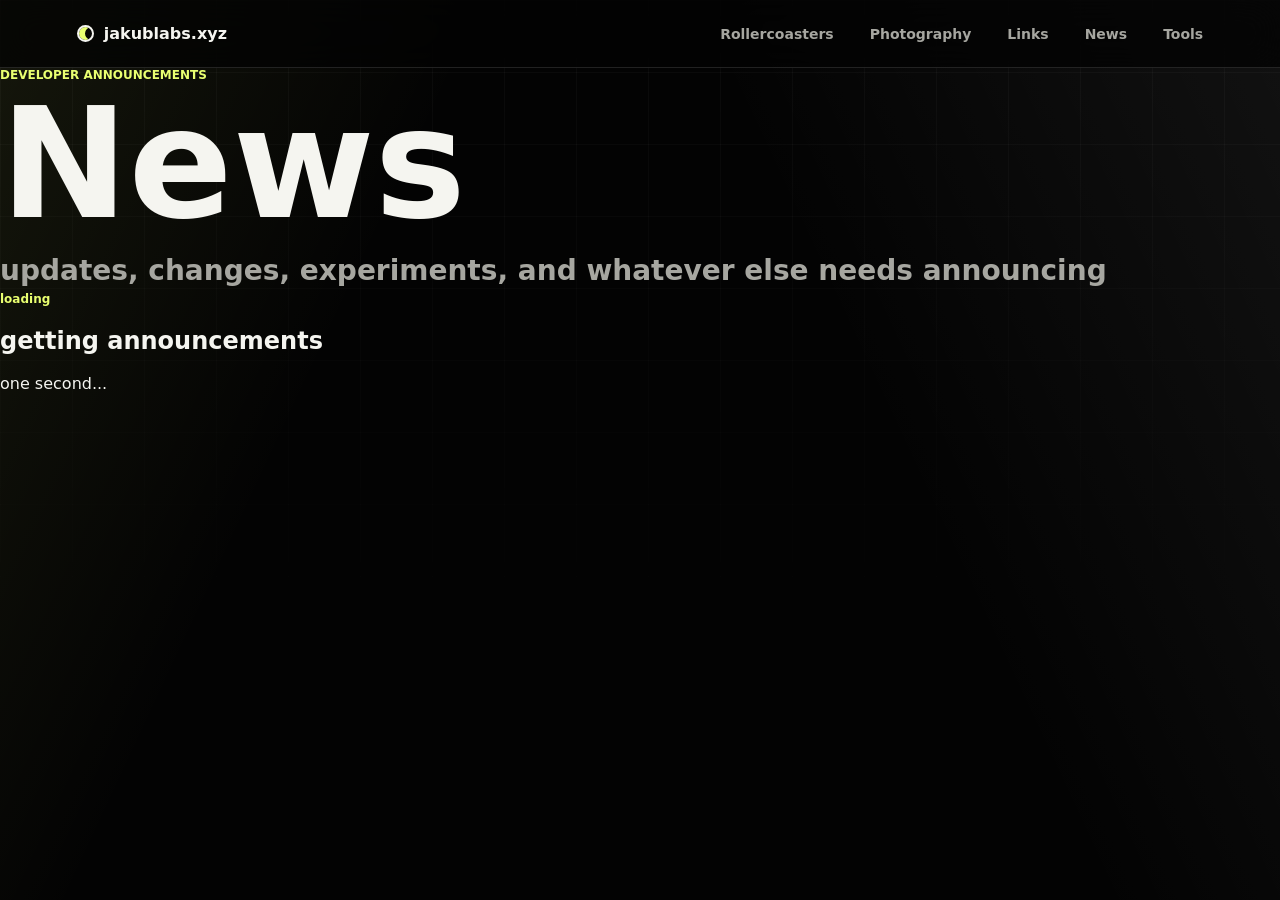
==== news/index.html @ c297f722 "Create index.html" ====
<!doctype html>
<html lang="en">
  <head>
    <meta charset="UTF-8" />
    <meta name="viewport" content="width=device-width, initial-scale=1.0" />
    <title>News | jakublabs.xyz</title>
    <link rel="stylesheet" href="../styles.css?v=6" />
  </head>
  <body>
    <header class="site-header" aria-label="Primary">
      <a class="brand" href="../index.html" aria-label="jakublabs.xyz home">
        <span class="brand-mark" aria-hidden="true"></span>
        <span>jakublabs.xyz</span>
      </a>

      <nav class="nav-links" aria-label="Main navigation">
        <a href="https://rollercoasters.jakublabs.xyz">Rollercoasters</a>
        <a href="https://jakubondslr.myportfolio.com/">Photography</a>
        <a href="https://links.jakublabs.xyz/">Links</a>
        <a href="index.html" aria-current="page">News</a>
        <a href="../tools/index.html">Tools</a>
      </nav>
    </header>

    <main class="news-page">
      <section class="news-hero" aria-labelledby="page-title">
        <p class="tools-kicker">developer announcements</p>
        <h1 id="page-title">News</h1>
        <p class="lede">updates, changes, experiments, and whatever else needs announcing</p>
      </section>

      <section class="news-list" id="news-list" aria-label="Developer announcements">
        <article class="news-card skeleton">
          <span class="tool-number">loading</span>
          <h2>getting announcements</h2>
          <p>one second...</p>
        </article>
      </section>
    </main>

    <script src="news.js?v=1"></script>
  </body>
</html>
---- styles.css ----
:root {
  color-scheme: dark;
  --bg: #030303;
  --surface: #0a0a0b;
  --surface-soft: #111113;
  --line: rgba(255, 255, 255, 0.12);
  --line-strong: rgba(255, 255, 255, 0.2);
  --text: #f5f5f0;
  --muted: #a6a6a0;
  --dim: #6d6d68;
  --signal: #e9ff70;
}

* {
  box-sizing: border-box;
}

html {
  width: 100%;
  min-height: 100%;
  overflow-x: hidden;
  background: var(--bg);
}

body {
  width: 100%;
  min-height: 100vh;
  margin: 0;
  overflow-x: hidden;
  background:
    linear-gradient(115deg, rgba(233, 255, 112, 0.08), transparent 28rem),
    linear-gradient(245deg, rgba(255, 255, 255, 0.06), transparent 34rem),
    var(--bg);
  color: var(--text);
  font-family:
    Inter, ui-sans-serif, system-ui, -apple-system, BlinkMacSystemFont, "Segoe UI",
    sans-serif;
}

body::before {
  position: fixed;
  inset: 0;
  pointer-events: none;
  content: "";
  background-image:
    linear-gradient(rgba(255, 255, 255, 0.035) 1px, transparent 1px),
    linear-gradient(90deg, rgba(255, 255, 255, 0.035) 1px, transparent 1px);
  background-size: 72px 72px;
  mask-image: linear-gradient(to bottom, #000, transparent 75%);
}

a {
  color: inherit;
  text-decoration: none;
}

.site-header {
  position: sticky;
  top: 0;
  z-index: 5;
  display: flex;
  flex-wrap: nowrap;
  min-height: 68px;
  align-items: center;
  justify-content: space-between;
  gap: 28px;
  padding: 0 clamp(20px, 6vw, 92px);
  width: 100%;
  max-width: 100%;
  border-bottom: 1px solid var(--line);
  background: rgba(3, 3, 3, 0.76);
  backdrop-filter: blur(18px);
}

.brand,
.nav-links {
  display: flex;
  align-items: center;
}

.brand {
  gap: 10px;
  font-size: 16px;
  font-weight: 760;
}

.brand-mark {
  width: 17px;
  height: 17px;
  border: 2px solid var(--text);
  border-radius: 50%;
  box-shadow: inset 6px 0 0 var(--signal);
}

.nav-links {
  min-width: 0;
  max-width: 100%;
  flex-wrap: nowrap;
  justify-content: flex-end;
  gap: clamp(18px, 3vw, 36px);
  color: var(--muted);
  font-size: 14px;
  font-weight: 650;
}

.nav-links a {
  transition:
    color 160ms ease,
    transform 160ms ease;
}

.nav-links a:hover {
  color: var(--text);
  transform: translateY(-1px);
}

.hero {
  position: relative;
  display: grid;
  min-height: min(760px, calc(100vh - 68px));
  place-items: center;
  padding: clamp(68px, 12vw, 132px) 24px clamp(56px, 9vw, 104px);
  text-align: center;
}

.hero::after {
  position: absolute;
  right: max(24px, 8vw);
  bottom: 52px;
  width: min(34vw, 420px);
  height: 1px;
  background: var(--line-strong);
  content: "";
}

.hero-inner {
  position: relative;
  z-index: 1;
  display: grid;
  width: 100%;
  min-width: 0;
  justify-items: center;
}

h1 {
  max-width: min(1180px, 100%);
  margin: 0;
  font-size: clamp(58px, 12vw, 156px);
  font-weight: 820;
  line-height: 0.86;
  letter-spacing: 0;
  white-space: nowrap;
}

.lede {
  margin: 24px auto 0;
  color: var(--muted);
  font-size: clamp(18px, 2.2vw, 28px);
  font-weight: 560;
  line-height: 1.2;
}

.hero-actions {
  display: flex;
  justify-content: center;
  margin-top: 34px;
}

.button {
  display: inline-flex;
  min-height: 42px;
  align-items: center;
  justify-content: center;
  border-radius: 999px;
  padding: 0 20px;
  font-size: 15px;
  font-weight: 760;
  white-space: nowrap;
}

.button-light {
  border: 1px solid #eff2d6;
  background: #f5f7e9;
  color: #11120e;
}

.birthday-counter {
  position: relative;
  z-index: 1;
  width: min(760px, calc(100% - 40px));
  margin: 0 auto 72px;
  border: 1px solid var(--line);
  border-radius: 18px;
  background:
    linear-gradient(135deg, rgba(255, 255, 255, 0.045), transparent 70%),
    rgba(10, 10, 11, 0.82);
  padding: clamp(24px, 5vw, 42px);
  text-align: center;
}

.counter-label {
  margin: 0;
  color: var(--signal);
  font-size: 12px;
  font-weight: 820;
  text-transform: uppercase;
}

.counter-age {
  margin: 16px 0 0;
  color: var(--muted);
  font-size: clamp(18px, 3vw, 26px);
  font-weight: 650;
}

.birthday-message {
  margin: 20px 0 0;
  color: var(--text);
  font-size: clamp(28px, 6vw, 54px);
  font-weight: 820;
  line-height: 1;
}

.timer {
  display: grid;
  grid-template-columns: repeat(4, minmax(0, 1fr));
  gap: 10px;
  margin-top: 24px;
}

.timer-unit {
  display: grid;
  min-width: 0;
  gap: 8px;
  border: 1px solid var(--line);
  border-radius: 14px;
  background: rgba(255, 255, 255, 0.035);
  padding: 16px 10px 14px;
}

.timer-value {
  color: var(--text);
  font-family:
    "SFMono-Regular", Consolas, "Liberation Mono", Menlo, monospace;
  font-size: clamp(28px, 6vw, 52px);
  font-weight: 800;
  line-height: 0.95;
  font-variant-numeric: tabular-nums;
}

.timer-label {
  color: var(--dim);
  font-size: 11px;
  font-weight: 780;
  text-transform: uppercase;
}

.survival-card {
  position: relative;
  z-index: 1;
  display: grid;
  grid-template-columns: 1fr auto auto;
  gap: 24px;
  align-items: center;
  width: min(760px, calc(100% - 40px));
  margin: -48px auto 72px;
  border: 1px solid var(--line);
  border-radius: 18px;
  background:
    linear-gradient(135deg, rgba(233, 255, 112, 0.08), transparent 70%),
    rgba(10, 10, 11, 0.82);
  padding: clamp(22px, 4vw, 32px);
}

.survival-card h2 {
  margin: 0;
  color: var(--text);
  font-size: clamp(24px, 4vw, 38px);
  font-weight: 820;
  line-height: 0.96;
}

.survival-copy {
  display: grid;
  gap: 8px;
}

.survival-copy p {
  margin: 0;
  color: var(--muted);
  font-size: clamp(14px, 2vw, 17px);
  font-weight: 680;
}

.survival-status {
  display: contents;
}

.live-pill {
  display: inline-flex;
  min-height: 28px;
  align-items: center;
  justify-self: center;
  gap: 8px;
  border: 1px solid rgba(84, 255, 132, 0.42);
  border-radius: 999px;
  background: rgba(84, 255, 132, 0.12);
  box-shadow: 0 0 28px rgba(84, 255, 132, 0.14);
  color: #54ff84;
  padding: 0 11px;
  font-size: 12px;
  font-weight: 860;
  text-transform: uppercase;
}

.live-pill span {
  width: 9px;
  height: 9px;
  border-radius: 50%;
  background: #54ff84;
  box-shadow: 0 0 14px rgba(84, 255, 132, 0.95);
}

.survival-status strong {
  justify-self: end;
  color: #54ff84;
  font-family:
    "SFMono-Regular", Consolas, "Liberation Mono", Menlo, monospace;
  font-size: clamp(42px, 7vw, 72px);
  font-weight: 900;
  line-height: 0.9;
  text-shadow: 0 0 24px rgba(84, 255, 132, 0.22);
}

.tools-page {
  position: relative;
  z-index: 1;
  width: min(1120px, calc(100% - 40px));
  margin: 0 auto;
  padding: clamp(56px, 9vw, 104px) 0 72px;
}

.tools-hero {
  display: grid;
  justify-items: center;
  padding: 24px 0 clamp(42px, 7vw, 72px);
  text-align: center;
}

.tools-kicker {
  margin: 0 0 16px;
  color: var(--signal);
  font-size: 12px;
  font-weight: 820;
  text-transform: uppercase;
}

.tools-grid {
  display: grid;
  grid-template-columns: repeat(3, minmax(0, 1fr));
  gap: 14px;
}

.privacy-notice {
  display: grid;
  width: min(780px, 100%);
  min-height: 58px;
  margin: 26px auto 0;
  place-items: center;
  border: 1px solid rgba(233, 255, 112, 0.42);
  border-radius: 18px;
  background:
    radial-gradient(circle at 12% 50%, rgba(233, 255, 112, 0.16), transparent 28%),
    rgba(10, 10, 11, 0.82);
  box-shadow:
    0 0 34px rgba(233, 255, 112, 0.12),
    inset 0 0 24px rgba(233, 255, 112, 0.04);
  color: var(--text);
  cursor: pointer;
  padding: 16px 20px;
  text-align: center;
}

.privacy-notice span {
  max-width: 68ch;
  color: var(--text);
  font-size: 15px;
  font-weight: 760;
  line-height: 1.35;
}

.privacy-notice:hover,
.privacy-notice[aria-expanded="true"] {
  border-color: rgba(233, 255, 112, 0.72);
  box-shadow:
    0 0 44px rgba(233, 255, 112, 0.2),
    inset 0 0 28px rgba(233, 255, 112, 0.06);
}

.privacy-details {
  width: min(780px, 100%);
  margin: 12px auto 0;
  border: 1px solid rgba(255, 255, 255, 0.12);
  border-radius: 18px;
  background:
    linear-gradient(135deg, rgba(255, 255, 255, 0.045), transparent 70%),
    rgba(10, 10, 11, 0.88);
  color: var(--muted);
  padding: 18px 20px;
  font-size: 15px;
  font-weight: 620;
  line-height: 1.5;
  text-align: left;
}

.tool-card {
  display: grid;
  min-height: 220px;
  align-content: end;
  border: 1px solid var(--line);
  border-radius: 18px;
  background:
    linear-gradient(135deg, rgba(255, 255, 255, 0.045), transparent 70%),
    rgba(10, 10, 11, 0.82);
  padding: 24px;
  transition:
    border-color 160ms ease,
    transform 160ms ease,
    background 160ms ease;
}

.tool-card:hover {
  border-color: rgba(233, 255, 112, 0.55);
  background:
    linear-gradient(135deg, rgba(233, 255, 112, 0.1), transparent 70%),
    rgba(17, 17, 19, 0.92);
  transform: translateY(-2px);
}

.tool-number {
  color: var(--signal);
  font-size: 12px;
  font-weight: 820;
}

.tool-card h2 {
  margin: 42px 0 10px;
  color: var(--text);
  font-size: clamp(30px, 4vw, 48px);
  line-height: 0.95;
}

.tool-card p {
  max-width: 32ch;
  margin: 0;
  color: var(--muted);
  font-size: 15px;
  line-height: 1.35;
}

@media (max-width: 980px) {
  .tools-grid {
    grid-template-columns: repeat(2, minmax(0, 1fr));
  }
}

@media (max-width: 760px) {
  .site-header {
    align-items: center;
    flex-wrap: wrap;
    justify-content: center;
    gap: 14px;
    padding: 14px 18px 16px;
  }

  .nav-links {
    width: 100%;
    justify-content: flex-start;
    flex-wrap: nowrap;
    gap: 10px;
    overflow-x: auto;
    overscroll-behavior-x: contain;
    padding-bottom: 2px;
    font-size: 13px;
    scrollbar-width: none;
  }

  .nav-links::-webkit-scrollbar {
    display: none;
  }

  .nav-links a {
    border: 1px solid var(--line);
    border-radius: 999px;
    background: rgba(255, 255, 255, 0.035);
    padding: 8px 11px;
  }

  .hero {
    min-height: 540px;
    padding: 72px 18px 76px;
  }

  h1 {
    white-space: nowrap;
    max-width: 100%;
  }

  .hero::after {
    right: 24px;
    bottom: 34px;
    width: calc(100% - 48px);
  }

  .birthday-counter {
    width: min(100% - 28px, 760px);
    margin-bottom: 40px;
    padding: 22px 14px;
  }

  .survival-card {
    width: min(100% - 28px, 760px);
    margin: -18px auto 44px;
  }

  .timer {
    grid-template-columns: repeat(2, minmax(0, 1fr));
    gap: 8px;
  }

  .tools-grid {
    grid-template-columns: 1fr;
  }

  .tools-page {
    width: min(100% - 28px, 1120px);
    padding-top: 44px;
  }

  .tool-card {
    min-height: 170px;
    padding: 20px;
  }

  .tool-card h2 {
    margin-top: 32px;
  }
}

@media (max-width: 460px) {
  body::before {
    background-size: 52px 52px;
  }

  .brand {
    font-size: 15px;
  }

  .nav-links {
    justify-content: flex-start;
    flex-wrap: nowrap;
  }

  h1 {
    font-size: clamp(31px, 10.7vw, 48px);
    line-height: 0.92;
    white-space: nowrap;
  }

  .hero {
    min-height: 460px;
  }

  .lede {
    font-size: 17px;
  }

  .timer-value {
    font-size: clamp(26px, 11vw, 42px);
  }

  .timer-unit {
    padding: 14px 8px 12px;
  }

  .survival-card {
    grid-template-columns: 1fr;
  }

  .survival-status {
    display: grid;
    justify-items: start;
    gap: 10px;
  }

  .live-pill,
  .survival-status strong {
    justify-self: start;
  }

  .button {
    min-height: 40px;
    padding: 0 17px;
  }
}

@media (max-width: 340px) {
  .timer {
    grid-template-columns: 1fr;
  }
}
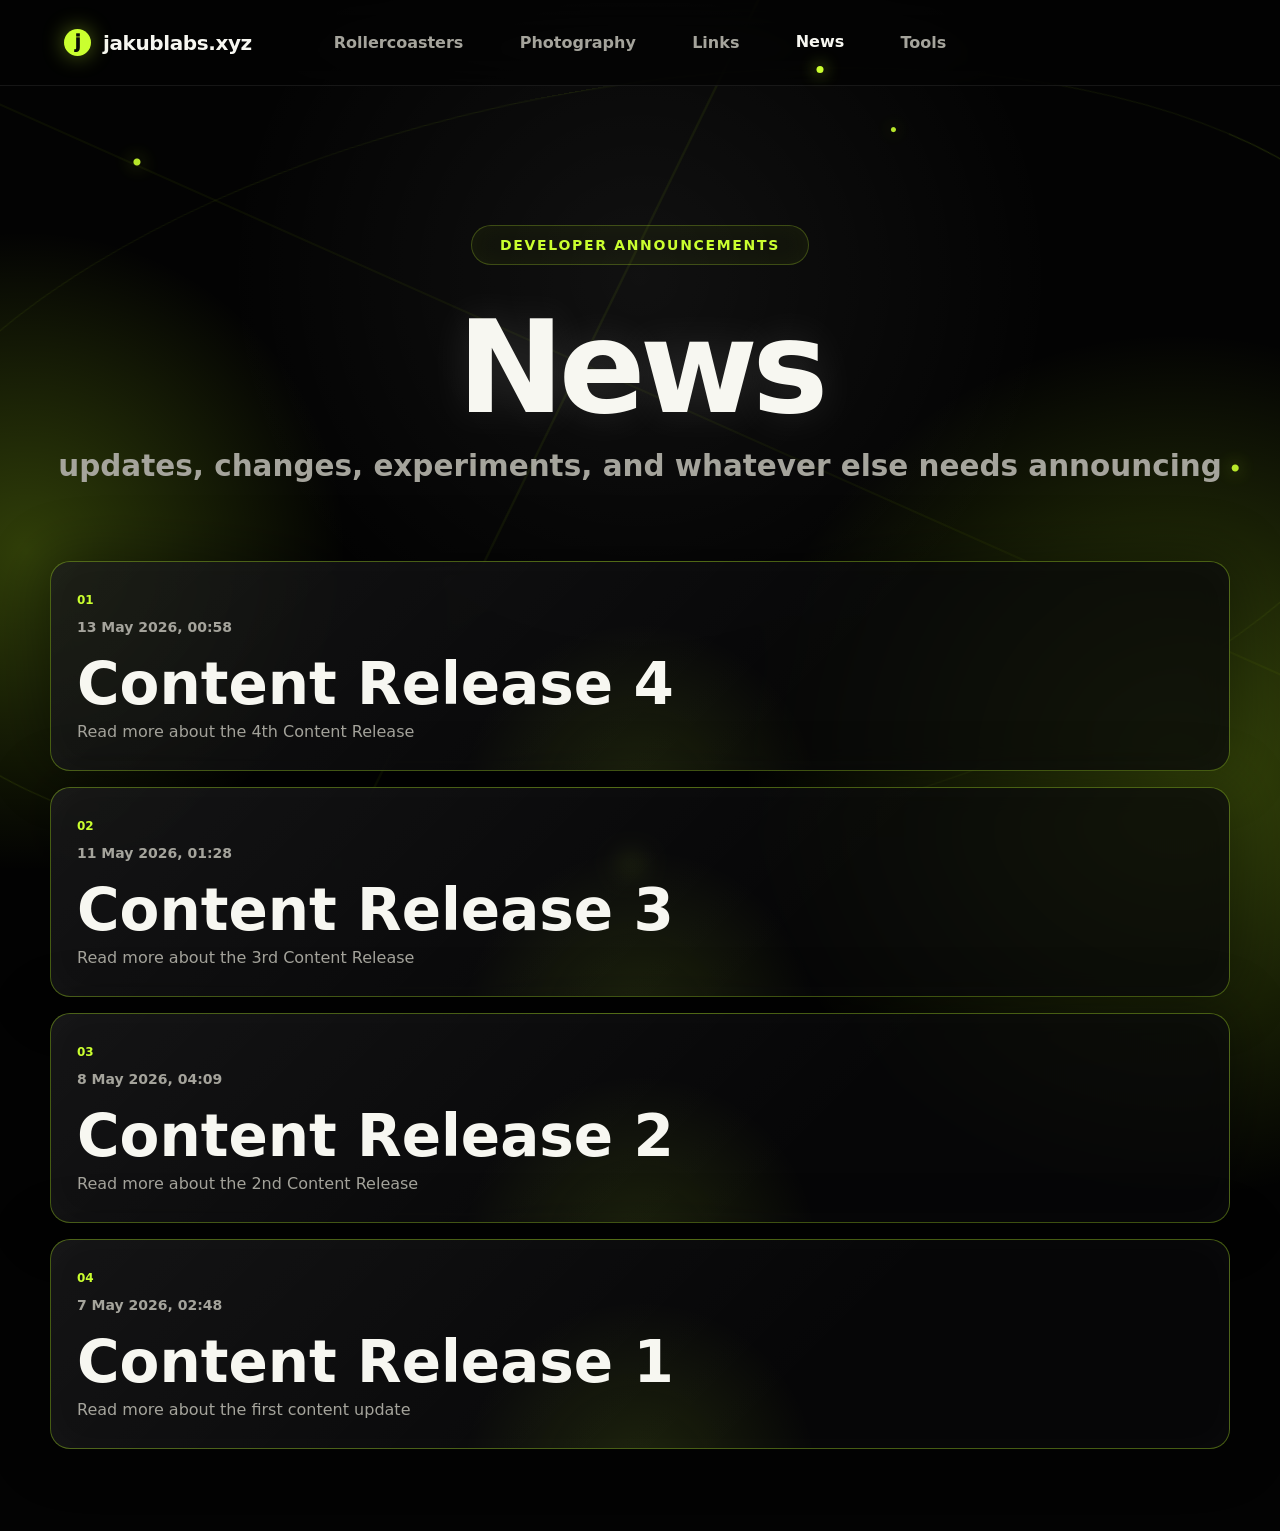
==== commit 79b12f61: "Add files via upload" ====
--- a/news/index.html
+++ b/news/index.html
@@ -4,7 +4,7 @@
     <meta charset="UTF-8" />
     <meta name="viewport" content="width=device-width, initial-scale=1.0" />
     <title>News | jakublabs.xyz</title>
-    <link rel="stylesheet" href="../styles.css?v=6" />
+    <link rel="stylesheet" href="../styles.css?v=7" />
   </head>
   <body>
     <header class="site-header" aria-label="Primary">
@@ -39,5 +39,6 @@
     </main>
 
     <script src="news.js?v=1"></script>
+    <script src="../site.js?v=1"></script>
   </body>
 </html>
--- a/styles.css
+++ b/styles.css
@@ -1,19 +1,20 @@
 :root {
   color-scheme: dark;
   --bg: #030303;
-  --surface: #0a0a0b;
-  --surface-soft: #111113;
-  --line: rgba(255, 255, 255, 0.12);
-  --line-strong: rgba(255, 255, 255, 0.2);
-  --text: #f5f5f0;
-  --muted: #a6a6a0;
-  --dim: #6d6d68;
-  --signal: #e9ff70;
-}
-
-* {
-  box-sizing: border-box;
-}
+  --surface: rgba(10, 10, 11, 0.72);
+  --surface-strong: rgba(18, 18, 19, 0.88);
+  --line: rgba(255, 255, 255, 0.11);
+  --line-lime: rgba(191, 255, 43, 0.34);
+  --text: #f7f7f1;
+  --muted: #a5a49c;
+  --dim: #6f6f68;
+  --signal: #caff2f;
+  --signal-strong: #b6f12b;
+  --green: #54ff84;
+}
+
+* { box-sizing: border-box; }
+[hidden] { display: none !important; }
 
 html {
   width: 100%;
@@ -28,13 +29,12 @@
   margin: 0;
   overflow-x: hidden;
   background:
-    linear-gradient(115deg, rgba(233, 255, 112, 0.08), transparent 28rem),
-    linear-gradient(245deg, rgba(255, 255, 255, 0.06), transparent 34rem),
-    var(--bg);
-  color: var(--text);
-  font-family:
-    Inter, ui-sans-serif, system-ui, -apple-system, BlinkMacSystemFont, "Segoe UI",
-    sans-serif;
+    radial-gradient(circle at 2% 36%, rgba(194, 255, 28, 0.24), transparent 20rem),
+    radial-gradient(circle at 92% 50%, rgba(194, 255, 28, 0.28), transparent 27rem),
+    radial-gradient(circle at 50% 18%, rgba(255, 255, 255, 0.055), transparent 26rem),
+    #030303;
+  color: var(--text);
+  font-family: Inter, ui-sans-serif, system-ui, -apple-system, BlinkMacSystemFont, "Segoe UI", sans-serif;
 }
 
 body::before {
@@ -42,11 +42,28 @@
   inset: 0;
   pointer-events: none;
   content: "";
-  background-image:
-    linear-gradient(rgba(255, 255, 255, 0.035) 1px, transparent 1px),
-    linear-gradient(90deg, rgba(255, 255, 255, 0.035) 1px, transparent 1px);
-  background-size: 72px 72px;
-  mask-image: linear-gradient(to bottom, #000, transparent 75%);
+  background:
+    radial-gradient(circle at 10.7% 18%, var(--signal) 0 3px, transparent 4px),
+    radial-gradient(circle at 69.8% 14.4%, var(--signal) 0 2px, transparent 3px),
+    radial-gradient(circle at 96.5% 52%, var(--signal) 0 3px, transparent 4px),
+    radial-gradient(circle at 49.3% 96%, var(--signal) 0 7px, transparent 8px),
+    linear-gradient(116deg, transparent 0 44%, rgba(194, 255, 28, 0.07) 44.08% 44.16%, transparent 44.24%),
+    linear-gradient(24deg, transparent 0 54%, rgba(194, 255, 28, 0.055) 54.08% 54.16%, transparent 54.24%);
+  filter: drop-shadow(0 0 10px rgba(202, 255, 47, 0.75));
+  opacity: 0.9;
+}
+
+body::after {
+  position: fixed;
+  inset: 86px -12vw auto -12vw;
+  height: 760px;
+  pointer-events: none;
+  border: 1px solid rgba(194, 255, 28, 0.08);
+  border-right-color: rgba(194, 255, 28, 0.16);
+  border-left-color: rgba(194, 255, 28, 0.12);
+  border-radius: 50%;
+  content: "";
+  transform: rotate(-10deg);
 }
 
 a {
@@ -57,19 +74,17 @@
 .site-header {
   position: sticky;
   top: 0;
-  z-index: 5;
-  display: flex;
-  flex-wrap: nowrap;
-  min-height: 68px;
+  z-index: 20;
+  display: grid;
+  grid-template-columns: 1fr auto 1fr;
+  min-height: 86px;
   align-items: center;
-  justify-content: space-between;
   gap: 28px;
-  padding: 0 clamp(20px, 6vw, 92px);
   width: 100%;
-  max-width: 100%;
-  border-bottom: 1px solid var(--line);
-  background: rgba(3, 3, 3, 0.76);
-  backdrop-filter: blur(18px);
+  padding: 0 clamp(22px, 5vw, 92px);
+  border-bottom: 1px solid rgba(255, 255, 255, 0.08);
+  background: rgba(3, 3, 3, 0.72);
+  backdrop-filter: blur(22px);
 }
 
 .brand,
@@ -79,83 +94,159 @@
 }
 
 .brand {
-  gap: 10px;
-  font-size: 16px;
-  font-weight: 760;
+  justify-self: start;
+  gap: 12px;
+  font-size: 20px;
+  font-weight: 860;
+  letter-spacing: -0.02em;
 }
 
 .brand-mark {
-  width: 17px;
-  height: 17px;
-  border: 2px solid var(--text);
+  position: relative;
+  display: inline-grid;
+  width: 27px;
+  height: 27px;
+  place-items: center;
   border-radius: 50%;
-  box-shadow: inset 6px 0 0 var(--signal);
+  background: var(--signal);
+  box-shadow: 0 0 22px rgba(202, 255, 47, 0.42);
+}
+
+.brand-mark::after {
+  color: #070807;
+  content: "j";
+  font-size: 17px;
+  font-weight: 950;
+  line-height: 1;
 }
 
 .nav-links {
+  grid-column: 2;
+  justify-self: center;
   min-width: 0;
   max-width: 100%;
   flex-wrap: nowrap;
-  justify-content: flex-end;
-  gap: clamp(18px, 3vw, 36px);
-  color: var(--muted);
-  font-size: 14px;
+  gap: clamp(28px, 4.4vw, 70px);
+  color: var(--muted);
+  font-size: 16px;
   font-weight: 650;
 }
 
 .nav-links a {
-  transition:
-    color 160ms ease,
-    transform 160ms ease;
-}
-
-.nav-links a:hover {
+  position: relative;
+  transition: color 160ms ease, transform 160ms ease;
+}
+
+.nav-links a:hover,
+.nav-links a[aria-current="page"] {
   color: var(--text);
   transform: translateY(-1px);
+}
+
+.nav-links a[aria-current="page"]::after {
+  position: absolute;
+  left: 50%;
+  bottom: -22px;
+  width: 7px;
+  height: 7px;
+  border-radius: 50%;
+  background: var(--signal);
+  box-shadow: 0 0 16px rgba(202, 255, 47, 0.9);
+  content: "";
+  transform: translateX(-50%);
+}
+
+main {
+  position: relative;
+  z-index: 1;
 }
 
 .hero {
   position: relative;
   display: grid;
-  min-height: min(760px, calc(100vh - 68px));
+  min-height: min(750px, calc(100vh - 86px));
   place-items: center;
-  padding: clamp(68px, 12vw, 132px) 24px clamp(56px, 9vw, 104px);
+  padding: clamp(72px, 11vw, 120px) 24px clamp(54px, 8vw, 92px);
   text-align: center;
 }
 
-.hero::after {
-  position: absolute;
-  right: max(24px, 8vw);
-  bottom: 52px;
-  width: min(34vw, 420px);
-  height: 1px;
-  background: var(--line-strong);
-  content: "";
-}
-
 .hero-inner {
-  position: relative;
-  z-index: 1;
   display: grid;
   width: 100%;
   min-width: 0;
   justify-items: center;
 }
 
+.reveal-on-scroll {
+  opacity: 0;
+  transform: translateY(26px) scale(0.985);
+  transition:
+    opacity 760ms ease,
+    transform 760ms cubic-bezier(0.2, 0.85, 0.2, 1);
+}
+
+.reveal-on-scroll.is-visible {
+  opacity: 1;
+  transform: translateY(0) scale(1);
+}
+
+.hero-pill,
+.tools-kicker {
+  margin: 0;
+  border: 1px solid rgba(202, 255, 47, 0.24);
+  border-radius: 999px;
+  background: rgba(202, 255, 47, 0.035);
+  box-shadow: inset 0 0 24px rgba(202, 255, 47, 0.04);
+  color: var(--signal);
+  padding: 11px 28px;
+  font-size: 14px;
+  font-weight: 850;
+  letter-spacing: 0.12em;
+  text-transform: uppercase;
+}
+
 h1 {
   max-width: min(1180px, 100%);
-  margin: 0;
-  font-size: clamp(58px, 12vw, 156px);
-  font-weight: 820;
+  margin: 48px 0 0;
+  font-size: clamp(66px, 10vw, 150px);
+  font-weight: 900;
   line-height: 0.86;
-  letter-spacing: 0;
+  letter-spacing: -0.045em;
+  text-shadow: 0 0 42px rgba(255, 255, 255, 0.12);
   white-space: nowrap;
 }
 
+h1 .accent {
+  color: var(--signal-strong);
+  text-shadow: 0 0 34px rgba(202, 255, 47, 0.28);
+}
+
+.typing-title::after {
+  display: inline-block;
+  width: 0.08em;
+  margin-left: 0.04em;
+  background: var(--signal);
+  box-shadow: 0 0 18px rgba(202, 255, 47, 0.8);
+  content: "";
+  height: 0.78em;
+  transform: translateY(0.08em);
+  animation: cursorBlink 850ms steps(2, start) infinite;
+}
+
+.typing-title.is-typed::after {
+  opacity: 0;
+  animation: none;
+}
+
+@keyframes cursorBlink {
+  0%, 45% { opacity: 1; }
+  46%, 100% { opacity: 0; }
+}
+
 .lede {
-  margin: 24px auto 0;
-  color: var(--muted);
-  font-size: clamp(18px, 2.2vw, 28px);
+  margin: 26px auto 0;
+  color: var(--muted);
+  font-size: clamp(22px, 2.3vw, 32px);
   font-weight: 560;
   line-height: 1.2;
 }
@@ -163,7 +254,7 @@
 .hero-actions {
   display: flex;
   justify-content: center;
-  margin-top: 34px;
+  margin-top: 38px;
 }
 
 .button {
@@ -171,87 +262,129 @@
   min-height: 42px;
   align-items: center;
   justify-content: center;
+  gap: 18px;
   border-radius: 999px;
-  padding: 0 20px;
+  padding: 0 22px;
   font-size: 15px;
-  font-weight: 760;
+  font-weight: 820;
   white-space: nowrap;
 }
 
 .button-light {
-  border: 1px solid #eff2d6;
-  background: #f5f7e9;
-  color: #11120e;
+  min-height: 64px;
+  border: 1px solid rgba(202, 255, 47, 0.68);
+  background:
+    linear-gradient(180deg, rgba(255, 255, 255, 0.23), transparent 45%),
+    var(--signal);
+  box-shadow:
+    0 0 34px rgba(202, 255, 47, 0.34),
+    inset 0 -10px 20px rgba(0, 0, 0, 0.14);
+  color: #0d1107;
+  padding: 0 34px;
+}
+
+.button-light span {
+  font-size: 22px;
+}
+
+.birthday-counter,
+.survival-card,
+.tool-card,
+.news-card,
+.announcement-article,
+.privacy-notice,
+.privacy-details {
+  border: 1px solid var(--line-lime);
+  background:
+    radial-gradient(circle at 50% 115%, rgba(202, 255, 47, 0.12), transparent 28%),
+    linear-gradient(135deg, rgba(255, 255, 255, 0.055), transparent 65%),
+    rgba(8, 8, 9, 0.78);
+  box-shadow:
+    0 0 60px rgba(0, 0, 0, 0.42),
+    inset 0 0 42px rgba(255, 255, 255, 0.025);
+  backdrop-filter: blur(12px);
 }
 
 .birthday-counter {
   position: relative;
   z-index: 1;
-  width: min(760px, calc(100% - 40px));
-  margin: 0 auto 72px;
-  border: 1px solid var(--line);
+  width: min(860px, calc(100% - 40px));
+  margin: -12px auto 72px;
   border-radius: 18px;
-  background:
-    linear-gradient(135deg, rgba(255, 255, 255, 0.045), transparent 70%),
-    rgba(10, 10, 11, 0.82);
-  padding: clamp(24px, 5vw, 42px);
+  padding: clamp(30px, 5vw, 50px);
   text-align: center;
 }
 
 .counter-label {
+  display: inline-flex;
+  align-items: center;
+  gap: 10px;
   margin: 0;
   color: var(--signal);
-  font-size: 12px;
-  font-weight: 820;
+  font-size: 14px;
+  font-weight: 850;
   text-transform: uppercase;
 }
 
+.counter-label::before {
+  content: "▣";
+  font-size: 16px;
+}
+
 .counter-age {
-  margin: 16px 0 0;
-  color: var(--muted);
-  font-size: clamp(18px, 3vw, 26px);
-  font-weight: 650;
+  margin: 30px 0 0;
+  color: var(--text);
+  font-size: clamp(30px, 4vw, 44px);
+  font-weight: 850;
 }
 
 .birthday-message {
-  margin: 20px 0 0;
-  color: var(--text);
-  font-size: clamp(28px, 6vw, 54px);
-  font-weight: 820;
+  margin: 24px 0 0;
+  color: var(--text);
+  font-size: clamp(30px, 6vw, 58px);
+  font-weight: 850;
   line-height: 1;
 }
 
 .timer {
   display: grid;
   grid-template-columns: repeat(4, minmax(0, 1fr));
-  gap: 10px;
-  margin-top: 24px;
+  gap: 0;
+  width: min(640px, 100%);
+  margin: 28px auto 0;
 }
 
 .timer-unit {
   display: grid;
   min-width: 0;
-  gap: 8px;
-  border: 1px solid var(--line);
-  border-radius: 14px;
-  background: rgba(255, 255, 255, 0.035);
-  padding: 16px 10px 14px;
+  gap: 9px;
+  border: 1px solid rgba(255, 255, 255, 0.08);
+  background: rgba(0, 0, 0, 0.26);
+  padding: 24px 12px 22px;
+}
+
+.timer-unit:first-child {
+  border-radius: 16px 0 0 16px;
+}
+
+.timer-unit:last-child {
+  border-radius: 0 16px 16px 0;
 }
 
 .timer-value {
-  color: var(--text);
-  font-family:
-    "SFMono-Regular", Consolas, "Liberation Mono", Menlo, monospace;
-  font-size: clamp(28px, 6vw, 52px);
+  color: var(--signal);
+  font-family: "SFMono-Regular", Consolas, "Liberation Mono", Menlo, monospace;
+  font-size: clamp(38px, 5vw, 58px);
   font-weight: 800;
   line-height: 0.95;
   font-variant-numeric: tabular-nums;
+  text-shadow: 0 0 22px rgba(202, 255, 47, 0.2);
 }
 
 .timer-label {
-  color: var(--dim);
-  font-size: 11px;
-  font-weight: 780;
+  color: var(--muted);
+  font-size: 13px;
+  font-weight: 760;
   text-transform: uppercase;
 }
 
@@ -262,21 +395,17 @@
   grid-template-columns: 1fr auto auto;
   gap: 24px;
   align-items: center;
-  width: min(760px, calc(100% - 40px));
+  width: min(860px, calc(100% - 40px));
   margin: -48px auto 72px;
-  border: 1px solid var(--line);
   border-radius: 18px;
-  background:
-    linear-gradient(135deg, rgba(233, 255, 112, 0.08), transparent 70%),
-    rgba(10, 10, 11, 0.82);
-  padding: clamp(22px, 4vw, 32px);
+  padding: clamp(24px, 4vw, 34px);
 }
 
 .survival-card h2 {
   margin: 0;
   color: var(--text);
-  font-size: clamp(24px, 4vw, 38px);
-  font-weight: 820;
+  font-size: clamp(25px, 4vw, 42px);
+  font-weight: 850;
   line-height: 0.96;
 }
 
@@ -292,24 +421,22 @@
   font-weight: 680;
 }
 
-.survival-status {
-  display: contents;
-}
+.survival-status { display: contents; }
 
 .live-pill {
   display: inline-flex;
-  min-height: 28px;
+  min-height: 30px;
   align-items: center;
   justify-self: center;
   gap: 8px;
-  border: 1px solid rgba(84, 255, 132, 0.42);
+  border: 1px solid rgba(84, 255, 132, 0.44);
   border-radius: 999px;
   background: rgba(84, 255, 132, 0.12);
   box-shadow: 0 0 28px rgba(84, 255, 132, 0.14);
-  color: #54ff84;
-  padding: 0 11px;
+  color: var(--green);
+  padding: 0 12px;
   font-size: 12px;
-  font-weight: 860;
+  font-weight: 900;
   text-transform: uppercase;
 }
 
@@ -317,96 +444,76 @@
   width: 9px;
   height: 9px;
   border-radius: 50%;
-  background: #54ff84;
+  background: var(--green);
   box-shadow: 0 0 14px rgba(84, 255, 132, 0.95);
 }
 
 .survival-status strong {
   justify-self: end;
-  color: #54ff84;
-  font-family:
-    "SFMono-Regular", Consolas, "Liberation Mono", Menlo, monospace;
+  color: var(--green);
+  font-family: "SFMono-Regular", Consolas, "Liberation Mono", Menlo, monospace;
   font-size: clamp(42px, 7vw, 72px);
   font-weight: 900;
   line-height: 0.9;
-  text-shadow: 0 0 24px rgba(84, 255, 132, 0.22);
-}
-
-.tools-page {
+  text-shadow: 0 0 24px rgba(84, 255, 132, 0.26);
+}
+
+.tools-page,
+.news-page {
   position: relative;
   z-index: 1;
-  width: min(1120px, calc(100% - 40px));
+  width: min(1180px, calc(100% - 40px));
   margin: 0 auto;
-  padding: clamp(56px, 9vw, 104px) 0 72px;
-}
-
-.tools-hero {
+  padding: clamp(70px, 9vw, 118px) 0 82px;
+}
+
+.tools-hero,
+.news-hero {
   display: grid;
   justify-items: center;
-  padding: 24px 0 clamp(42px, 7vw, 72px);
+  padding: 24px 0 clamp(44px, 7vw, 76px);
   text-align: center;
 }
 
-.tools-kicker {
-  margin: 0 0 16px;
-  color: var(--signal);
-  font-size: 12px;
-  font-weight: 820;
-  text-transform: uppercase;
+.tools-hero h1,
+.news-hero h1,
+.announcement-article h1 {
+  white-space: normal;
 }
 
 .tools-grid {
   display: grid;
   grid-template-columns: repeat(3, minmax(0, 1fr));
-  gap: 14px;
+  gap: 16px;
 }
 
 .privacy-notice {
   display: grid;
-  width: min(780px, 100%);
-  min-height: 58px;
-  margin: 26px auto 0;
+  width: min(820px, 100%);
+  min-height: 62px;
+  margin: 28px auto 0;
   place-items: center;
-  border: 1px solid rgba(233, 255, 112, 0.42);
-  border-radius: 18px;
-  background:
-    radial-gradient(circle at 12% 50%, rgba(233, 255, 112, 0.16), transparent 28%),
-    rgba(10, 10, 11, 0.82);
-  box-shadow:
-    0 0 34px rgba(233, 255, 112, 0.12),
-    inset 0 0 24px rgba(233, 255, 112, 0.04);
+  border-radius: 999px;
   color: var(--text);
   cursor: pointer;
-  padding: 16px 20px;
+  padding: 17px 24px;
   text-align: center;
 }
 
 .privacy-notice span {
-  max-width: 68ch;
+  max-width: 70ch;
   color: var(--text);
   font-size: 15px;
   font-weight: 760;
   line-height: 1.35;
 }
 
-.privacy-notice:hover,
-.privacy-notice[aria-expanded="true"] {
-  border-color: rgba(233, 255, 112, 0.72);
-  box-shadow:
-    0 0 44px rgba(233, 255, 112, 0.2),
-    inset 0 0 28px rgba(233, 255, 112, 0.06);
-}
-
 .privacy-details {
-  width: min(780px, 100%);
+  width: min(820px, 100%);
   margin: 12px auto 0;
-  border: 1px solid rgba(255, 255, 255, 0.12);
   border-radius: 18px;
-  background:
-    linear-gradient(135deg, rgba(255, 255, 255, 0.045), transparent 70%),
-    rgba(10, 10, 11, 0.88);
-  color: var(--muted);
-  padding: 18px 20px;
+  color: var(--muted);
+  padding: 20px 22px;
   font-size: 15px;
   font-weight: 620;
   line-height: 1.5;
@@ -415,39 +522,31 @@
 
 .tool-card {
   display: grid;
-  min-height: 220px;
+  min-height: 230px;
   align-content: end;
-  border: 1px solid var(--line);
-  border-radius: 18px;
-  background:
-    linear-gradient(135deg, rgba(255, 255, 255, 0.045), transparent 70%),
-    rgba(10, 10, 11, 0.82);
+  border-radius: 20px;
   padding: 24px;
-  transition:
-    border-color 160ms ease,
-    transform 160ms ease,
-    background 160ms ease;
-}
-
-.tool-card:hover {
-  border-color: rgba(233, 255, 112, 0.55);
-  background:
-    linear-gradient(135deg, rgba(233, 255, 112, 0.1), transparent 70%),
-    rgba(17, 17, 19, 0.92);
-  transform: translateY(-2px);
+  transition: border-color 160ms ease, transform 160ms ease, background 160ms ease, box-shadow 160ms ease;
+}
+
+.tool-card:hover,
+.news-card:hover {
+  border-color: rgba(202, 255, 47, 0.64);
+  box-shadow: 0 0 50px rgba(202, 255, 47, 0.1), inset 0 0 42px rgba(202, 255, 47, 0.035);
+  transform: translateY(-3px);
 }
 
 .tool-number {
   color: var(--signal);
   font-size: 12px;
-  font-weight: 820;
+  font-weight: 900;
 }
 
 .tool-card h2 {
-  margin: 42px 0 10px;
+  margin: 48px 0 10px;
   color: var(--text);
   font-size: clamp(30px, 4vw, 48px);
-  line-height: 0.95;
+  line-height: 0.92;
 }
 
 .tool-card p {
@@ -458,69 +557,172 @@
   line-height: 1.35;
 }
 
+.news-list {
+  display: grid;
+  gap: 16px;
+}
+
+.news-card {
+  display: grid;
+  min-height: 210px;
+  align-content: end;
+  border-radius: 20px;
+  padding: 26px;
+  transition: border-color 160ms ease, transform 160ms ease, box-shadow 160ms ease;
+}
+
+.news-card time,
+.announcement-time {
+  margin-top: 12px;
+  color: var(--muted);
+  font-size: 14px;
+  font-weight: 720;
+}
+
+.news-card h2 {
+  margin: 22px 0 10px;
+  color: var(--text);
+  font-size: clamp(34px, 5vw, 58px);
+  line-height: 0.94;
+}
+
+.news-card p {
+  max-width: 68ch;
+  margin: 0;
+  color: var(--muted);
+  font-size: 16px;
+  line-height: 1.4;
+}
+
+.announcement-article {
+  border-radius: 22px;
+  padding: clamp(24px, 5vw, 48px);
+}
+
+.back-link {
+  display: inline-flex;
+  min-height: 40px;
+  align-items: center;
+  border: 1px solid var(--line-lime);
+  border-radius: 999px;
+  color: var(--muted);
+  padding: 0 16px;
+  font-size: 13px;
+  font-weight: 820;
+  margin-bottom: 28px;
+}
+
+.announcement-article h1 {
+  max-width: 980px;
+  margin-top: 24px;
+  font-size: clamp(46px, 8vw, 106px);
+}
+
+.announcement-content {
+  display: grid;
+  gap: 18px;
+  max-width: 820px;
+  margin-top: clamp(34px, 5vw, 58px);
+}
+
+.announcement-content h2 {
+  margin: 18px 0 0;
+  color: var(--text);
+  font-size: clamp(28px, 4vw, 46px);
+  line-height: 0.98;
+}
+
+.announcement-content p,
+.announcement-content li {
+  color: var(--muted);
+  font-size: clamp(17px, 2vw, 20px);
+  font-weight: 560;
+  line-height: 1.55;
+}
+
+.announcement-content p,
+.announcement-content ul {
+  margin: 0;
+}
+
+.announcement-content ul {
+  display: grid;
+  gap: 10px;
+  padding-left: 24px;
+}
+
 @media (max-width: 980px) {
+  .site-header {
+    grid-template-columns: 1fr;
+    justify-items: center;
+    gap: 16px;
+    padding: 18px 20px;
+  }
+
+  .brand,
+  .nav-links {
+    grid-column: 1;
+    justify-self: center;
+  }
+
+  .nav-links {
+    gap: 22px;
+  }
+
   .tools-grid {
     grid-template-columns: repeat(2, minmax(0, 1fr));
   }
 }
 
 @media (max-width: 760px) {
+  body::after {
+    inset: 120px -12vw auto -12vw;
+    height: 580px;
+  }
+
   .site-header {
-    align-items: center;
-    flex-wrap: wrap;
-    justify-content: center;
-    gap: 14px;
-    padding: 14px 18px 16px;
+    position: sticky;
   }
 
   .nav-links {
     width: 100%;
     justify-content: flex-start;
-    flex-wrap: nowrap;
-    gap: 10px;
     overflow-x: auto;
     overscroll-behavior-x: contain;
-    padding-bottom: 2px;
-    font-size: 13px;
+    padding: 0 2px 8px;
     scrollbar-width: none;
   }
 
-  .nav-links::-webkit-scrollbar {
-    display: none;
-  }
+  .nav-links::-webkit-scrollbar { display: none; }
 
   .nav-links a {
-    border: 1px solid var(--line);
-    border-radius: 999px;
-    background: rgba(255, 255, 255, 0.035);
-    padding: 8px 11px;
+    flex: 0 0 auto;
+  }
+
+  .nav-links a[aria-current="page"]::after {
+    bottom: -13px;
   }
 
   .hero {
-    min-height: 540px;
+    min-height: 560px;
     padding: 72px 18px 76px;
   }
 
   h1 {
-    white-space: nowrap;
     max-width: 100%;
-  }
-
-  .hero::after {
-    right: 24px;
-    bottom: 34px;
-    width: calc(100% - 48px);
-  }
-
-  .birthday-counter {
-    width: min(100% - 28px, 760px);
-    margin-bottom: 40px;
-    padding: 22px 14px;
-  }
-
+    font-size: clamp(44px, 12vw, 74px);
+    white-space: normal;
+  }
+
+  .hero-pill,
+  .tools-kicker {
+    padding: 10px 18px;
+    font-size: 11px;
+  }
+
+  .birthday-counter,
   .survival-card {
-    width: min(100% - 28px, 760px);
-    margin: -18px auto 44px;
+    width: min(100% - 28px, 860px);
   }
 
   .timer {
@@ -528,69 +730,21 @@
     gap: 8px;
   }
 
-  .tools-grid {
-    grid-template-columns: 1fr;
-  }
-
-  .tools-page {
-    width: min(100% - 28px, 1120px);
-    padding-top: 44px;
-  }
-
-  .tool-card {
-    min-height: 170px;
-    padding: 20px;
-  }
-
-  .tool-card h2 {
-    margin-top: 32px;
-  }
-}
-
-@media (max-width: 460px) {
-  body::before {
-    background-size: 52px 52px;
-  }
-
-  .brand {
-    font-size: 15px;
-  }
-
-  .nav-links {
-    justify-content: flex-start;
-    flex-wrap: nowrap;
-  }
-
-  h1 {
-    font-size: clamp(31px, 10.7vw, 48px);
-    line-height: 0.92;
-    white-space: nowrap;
-  }
-
-  .hero {
-    min-height: 460px;
-  }
-
-  .lede {
-    font-size: 17px;
-  }
-
-  .timer-value {
-    font-size: clamp(26px, 11vw, 42px);
-  }
-
-  .timer-unit {
-    padding: 14px 8px 12px;
+  .timer-unit,
+  .timer-unit:first-child,
+  .timer-unit:last-child {
+    border-radius: 16px;
   }
 
   .survival-card {
     grid-template-columns: 1fr;
+    margin: -20px auto 48px;
   }
 
   .survival-status {
     display: grid;
     justify-items: start;
-    gap: 10px;
+    gap: 12px;
   }
 
   .live-pill,
@@ -598,14 +752,64 @@
     justify-self: start;
   }
 
-  .button {
-    min-height: 40px;
-    padding: 0 17px;
-  }
-}
-
-@media (max-width: 340px) {
+  .tools-page,
+  .news-page {
+    width: min(100% - 28px, 1180px);
+    padding-top: 50px;
+  }
+
+  .tools-grid {
+    grid-template-columns: 1fr;
+  }
+
+  .tool-card {
+    min-height: 178px;
+  }
+}
+
+@media (max-width: 430px) {
+  .brand {
+    font-size: 17px;
+  }
+
+  .brand-mark {
+    width: 24px;
+    height: 24px;
+  }
+
+  h1 {
+    font-size: clamp(38px, 13vw, 56px);
+  }
+
+  .lede {
+    font-size: 18px;
+  }
+
+  .button-light {
+    min-height: 54px;
+  }
+
   .timer {
     grid-template-columns: 1fr;
   }
 }
+
+@media (prefers-reduced-motion: reduce) {
+  *,
+  *::before,
+  *::after {
+    scroll-behavior: auto !important;
+    animation-duration: 0.001ms !important;
+    animation-iteration-count: 1 !important;
+    transition-duration: 0.001ms !important;
+  }
+
+  .reveal-on-scroll {
+    opacity: 1;
+    transform: none;
+  }
+
+  .typing-title::after {
+    display: none;
+  }
+}
